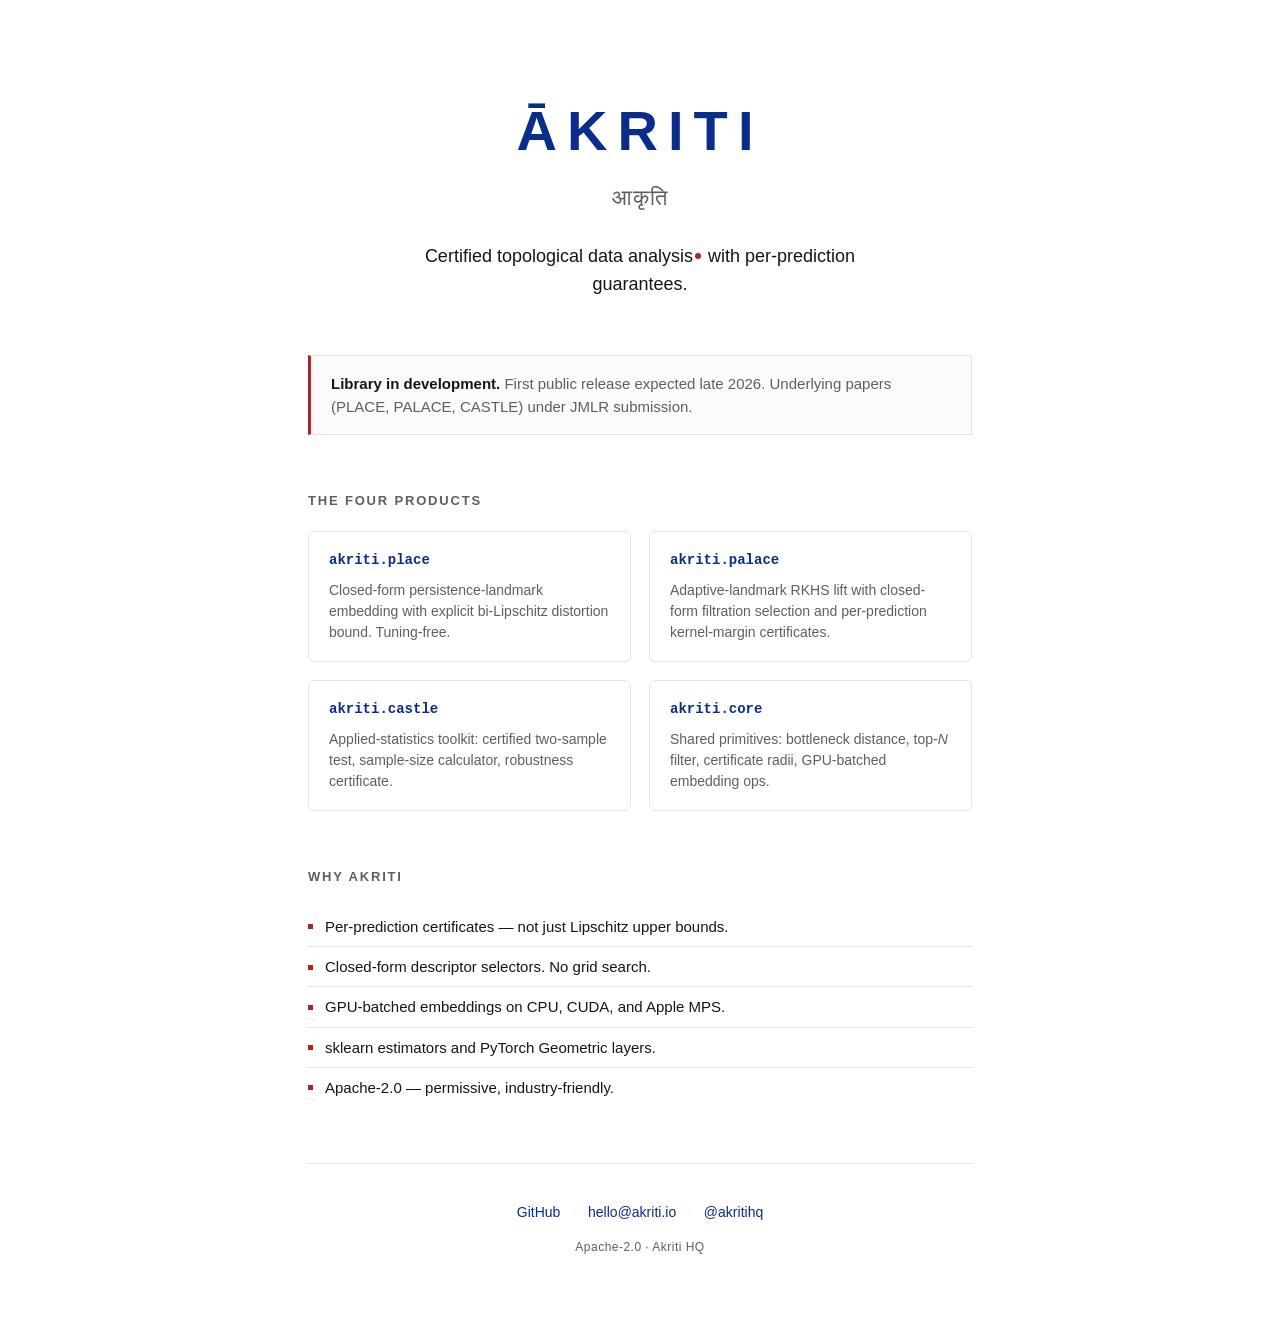
==== docs/index.html @ 41a23b19 "Initial commit" ====
<!doctype html>
<html lang="en">
<head>
  <meta charset="utf-8">
  <meta name="viewport" content="width=device-width, initial-scale=1">
  <title>Ākriti — Certified Topological Data Analysis</title>
  <meta name="description" content="Akriti is an Apache-2.0 Python library for certified topological data analysis: closed-form embeddings, per-prediction certificates, GPU-batched, sklearn and PyTorch Geometric compatible.">
  <link rel="canonical" href="https://akriti.io/">
  <meta name="color-scheme" content="light">
  <style>
    :root {
      --primary: #0a2d8c;
      --primary-soft: #e8edf8;
      --accent: #b22222;
      --ink: #14161a;
      --muted: #5b6068;
      --rule: #e2e4e8;
      --bg: #ffffff;
    }

    * { box-sizing: border-box; }

    html, body {
      margin: 0;
      padding: 0;
      background: var(--bg);
      color: var(--ink);
      font-family: -apple-system, BlinkMacSystemFont, "Segoe UI", "Inter", "Helvetica Neue", Arial, sans-serif;
      font-size: 17px;
      line-height: 1.55;
      -webkit-font-smoothing: antialiased;
    }

    main {
      max-width: 720px;
      margin: 0 auto;
      padding: 88px 28px 72px;
    }

    header {
      text-align: center;
      margin-bottom: 56px;
    }

    .wordmark {
      font-size: 56px;
      font-weight: 700;
      letter-spacing: 0.18em;
      color: var(--primary);
      margin: 0;
    }

    .devanagari {
      font-family: "Noto Sans Devanagari", "Mangal", "Devanagari Sangam MN", sans-serif;
      font-size: 22px;
      color: var(--muted);
      margin-top: 6px;
      letter-spacing: 0.04em;
    }

    .tagline {
      font-size: 18px;
      color: var(--ink);
      margin-top: 28px;
      max-width: 480px;
      margin-left: auto;
      margin-right: auto;
    }

    .accent-dot {
      display: inline-block;
      width: 6px;
      height: 6px;
      border-radius: 50%;
      background: var(--accent);
      vertical-align: middle;
      margin: 0 2px 3px;
    }

    .status {
      border: 1px solid var(--rule);
      border-left: 3px solid var(--accent);
      background: #fafbfc;
      padding: 16px 20px;
      margin: 0 0 56px;
      font-size: 15px;
      color: var(--muted);
    }

    .status strong { color: var(--ink); font-weight: 600; }

    h2 {
      font-size: 13px;
      font-weight: 600;
      letter-spacing: 0.14em;
      text-transform: uppercase;
      color: var(--muted);
      margin: 0 0 20px;
    }

    .grid {
      display: grid;
      grid-template-columns: repeat(2, 1fr);
      gap: 18px;
      margin-bottom: 56px;
    }

    .card {
      border: 1px solid var(--rule);
      padding: 18px 20px;
      border-radius: 6px;
    }

    .card h3 {
      font-family: ui-monospace, "SF Mono", Menlo, Consolas, monospace;
      font-size: 14px;
      font-weight: 600;
      color: var(--primary);
      margin: 0 0 8px;
    }

    .card p {
      font-size: 14px;
      color: var(--muted);
      margin: 0;
      line-height: 1.5;
    }

    .features {
      list-style: none;
      padding: 0;
      margin: 0 0 56px;
      font-size: 15px;
      color: var(--ink);
    }

    .features li {
      padding: 8px 0;
      border-bottom: 1px solid var(--rule);
    }

    .features li:last-child { border-bottom: 0; }

    .features li::before {
      content: "";
      display: inline-block;
      width: 5px;
      height: 5px;
      background: var(--accent);
      margin-right: 12px;
      vertical-align: middle;
      margin-bottom: 2px;
    }

    footer {
      border-top: 1px solid var(--rule);
      padding-top: 24px;
      font-size: 14px;
      color: var(--muted);
      text-align: center;
    }

    footer a {
      color: var(--primary);
      text-decoration: none;
      border-bottom: 1px solid transparent;
      transition: border-color 120ms;
    }

    footer a:hover { border-bottom-color: var(--primary); }

    .dot { color: var(--rule); margin: 0 8px; }

    .meta {
      margin-top: 14px;
      font-size: 12px;
      color: var(--muted);
      letter-spacing: 0.04em;
    }

    @media (max-width: 560px) {
      main { padding: 56px 22px 56px; }
      .wordmark { font-size: 42px; }
      .grid { grid-template-columns: 1fr; }
    }
  </style>
</head>
<body>
  <main>
    <header>
      <h1 class="wordmark">ĀKRITI</h1>
      <div class="devanagari">आकृति</div>
      <p class="tagline">
        Certified topological data analysis<span class="accent-dot"></span>
        with per-prediction guarantees.
      </p>
    </header>

    <div class="status">
      <strong>Library in development.</strong>
      First public release expected late 2026. Underlying papers (PLACE, PALACE, CASTLE) under JMLR submission.
    </div>

    <h2>The four products</h2>
    <div class="grid">
      <div class="card">
        <h3>akriti.place</h3>
        <p>Closed-form persistence-landmark embedding with explicit bi-Lipschitz distortion bound. Tuning-free.</p>
      </div>
      <div class="card">
        <h3>akriti.palace</h3>
        <p>Adaptive-landmark RKHS lift with closed-form filtration selection and per-prediction kernel-margin certificates.</p>
      </div>
      <div class="card">
        <h3>akriti.castle</h3>
        <p>Applied-statistics toolkit: certified two-sample test, sample-size calculator, robustness certificate.</p>
      </div>
      <div class="card">
        <h3>akriti.core</h3>
        <p>Shared primitives: bottleneck distance, top-<em>N</em> filter, certificate radii, GPU-batched embedding ops.</p>
      </div>
    </div>

    <h2>Why Akriti</h2>
    <ul class="features">
      <li>Per-prediction certificates &mdash; not just Lipschitz upper bounds.</li>
      <li>Closed-form descriptor selectors. No grid search.</li>
      <li>GPU-batched embeddings on CPU, CUDA, and Apple MPS.</li>
      <li>sklearn estimators and PyTorch Geometric layers.</li>
      <li>Apache-2.0 &mdash; permissive, industry-friendly.</li>
    </ul>

    <footer>
      <p>
        <a href="https://github.com/akritihq/akriti">GitHub</a>
        <span class="dot">·</span>
        <a href="mailto:hello@akriti.io">hello@akriti.io</a>
        <span class="dot">·</span>
        <a href="https://x.com/akritihq">@akritihq</a>
      </p>
      <p class="meta">Apache-2.0 &middot; Akriti HQ</p>
    </footer>
  </main>
</body>
</html>
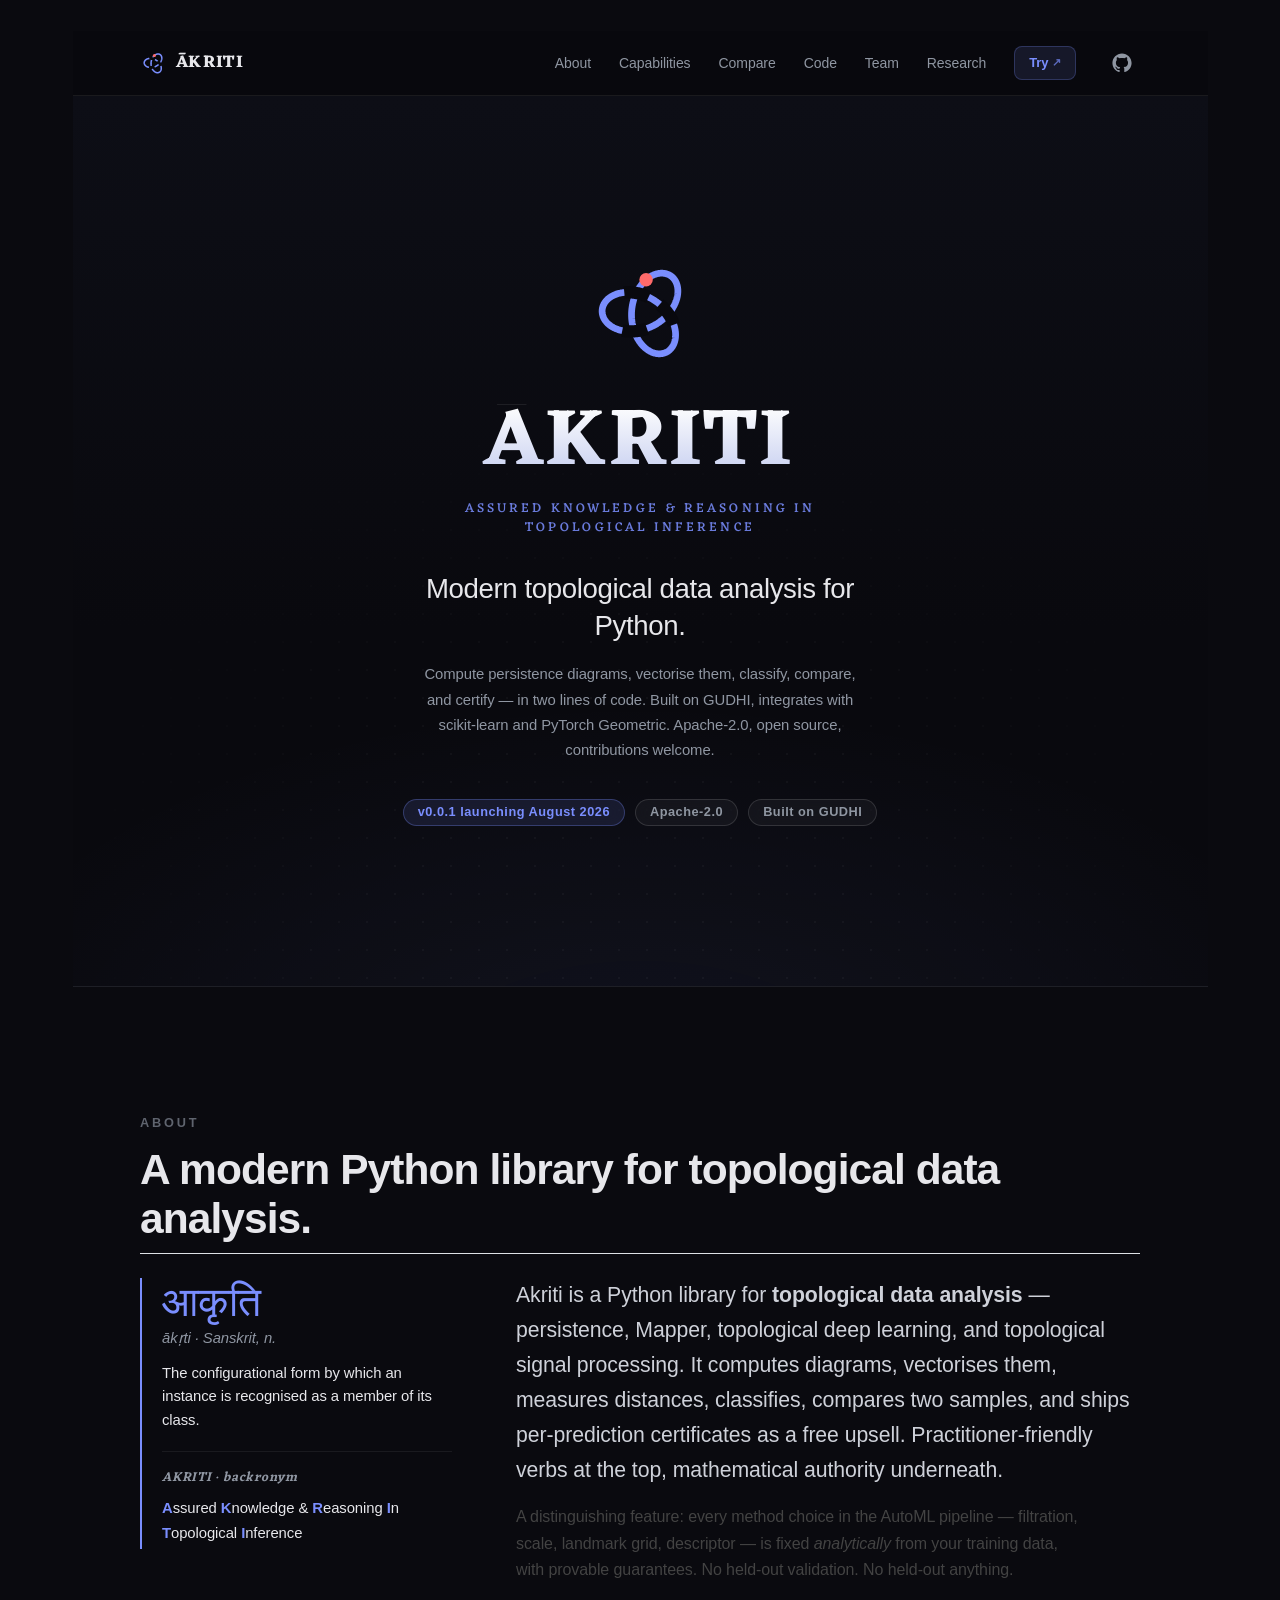
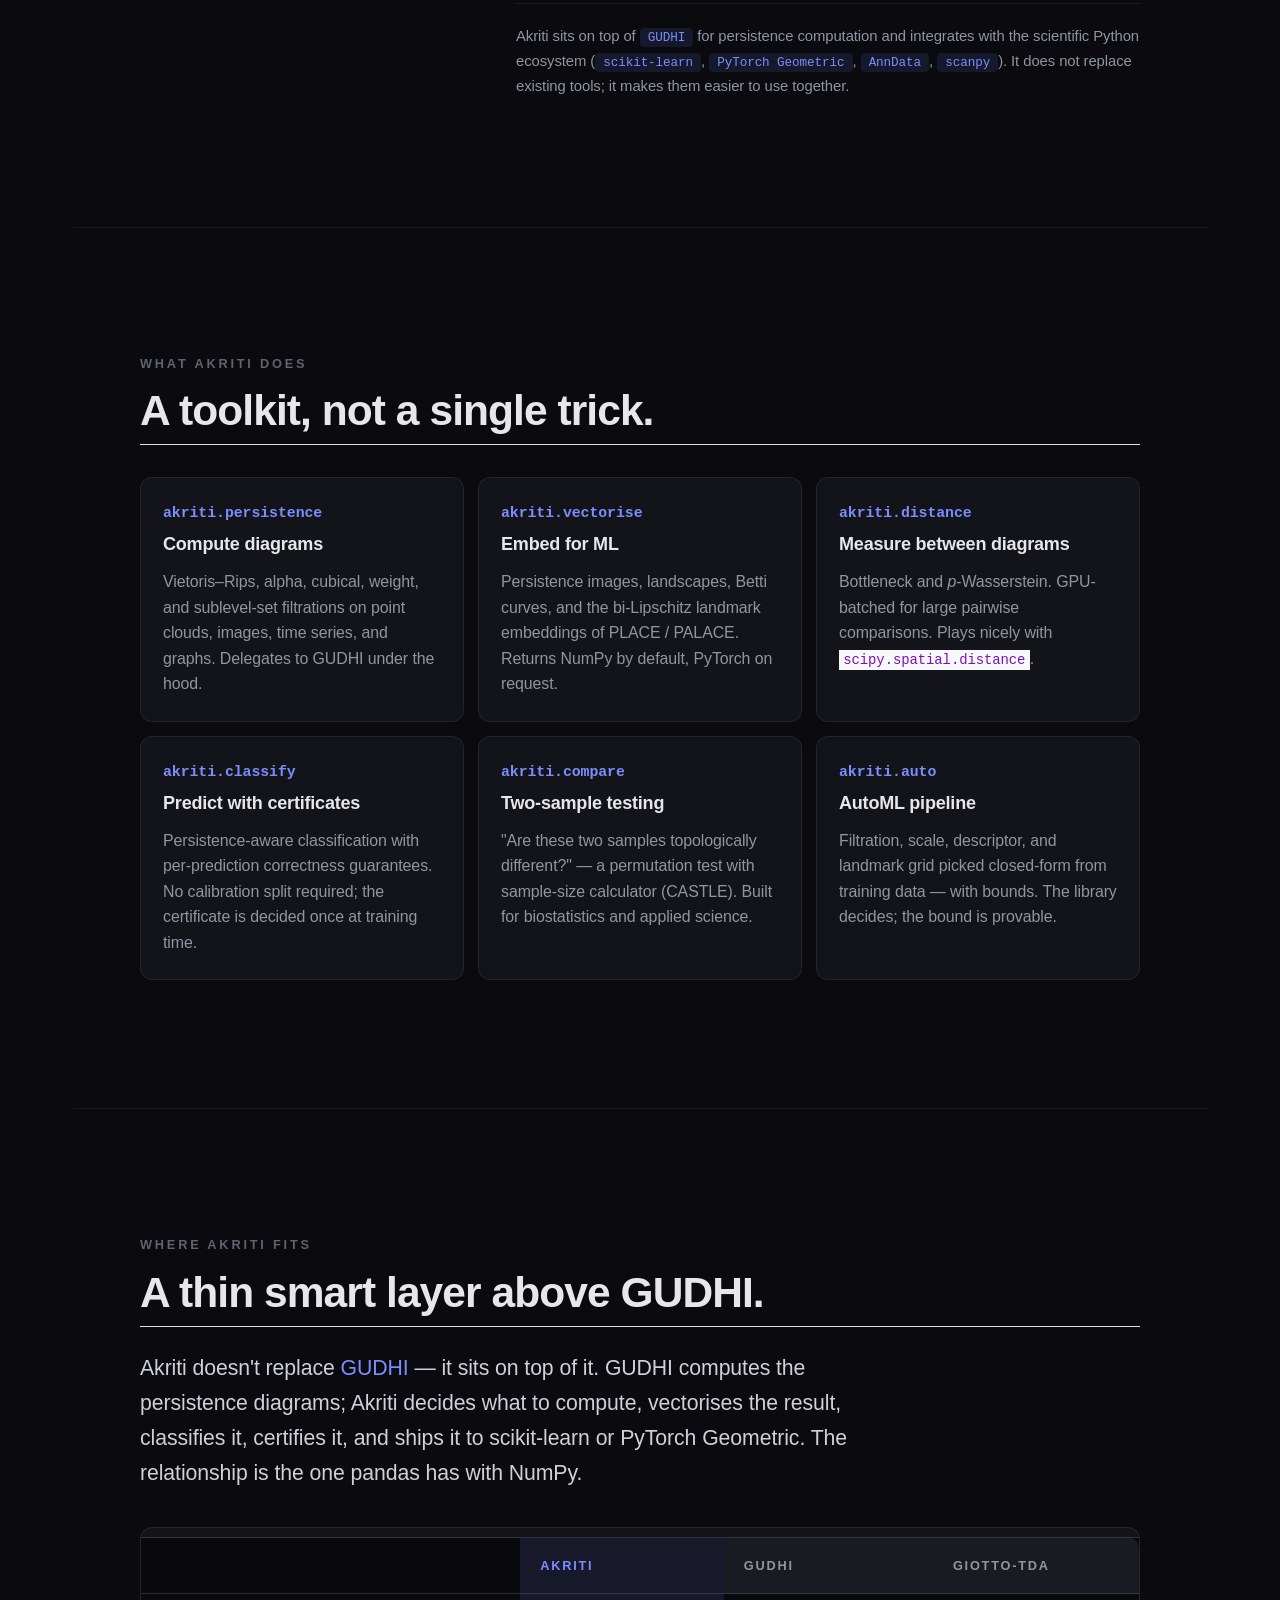
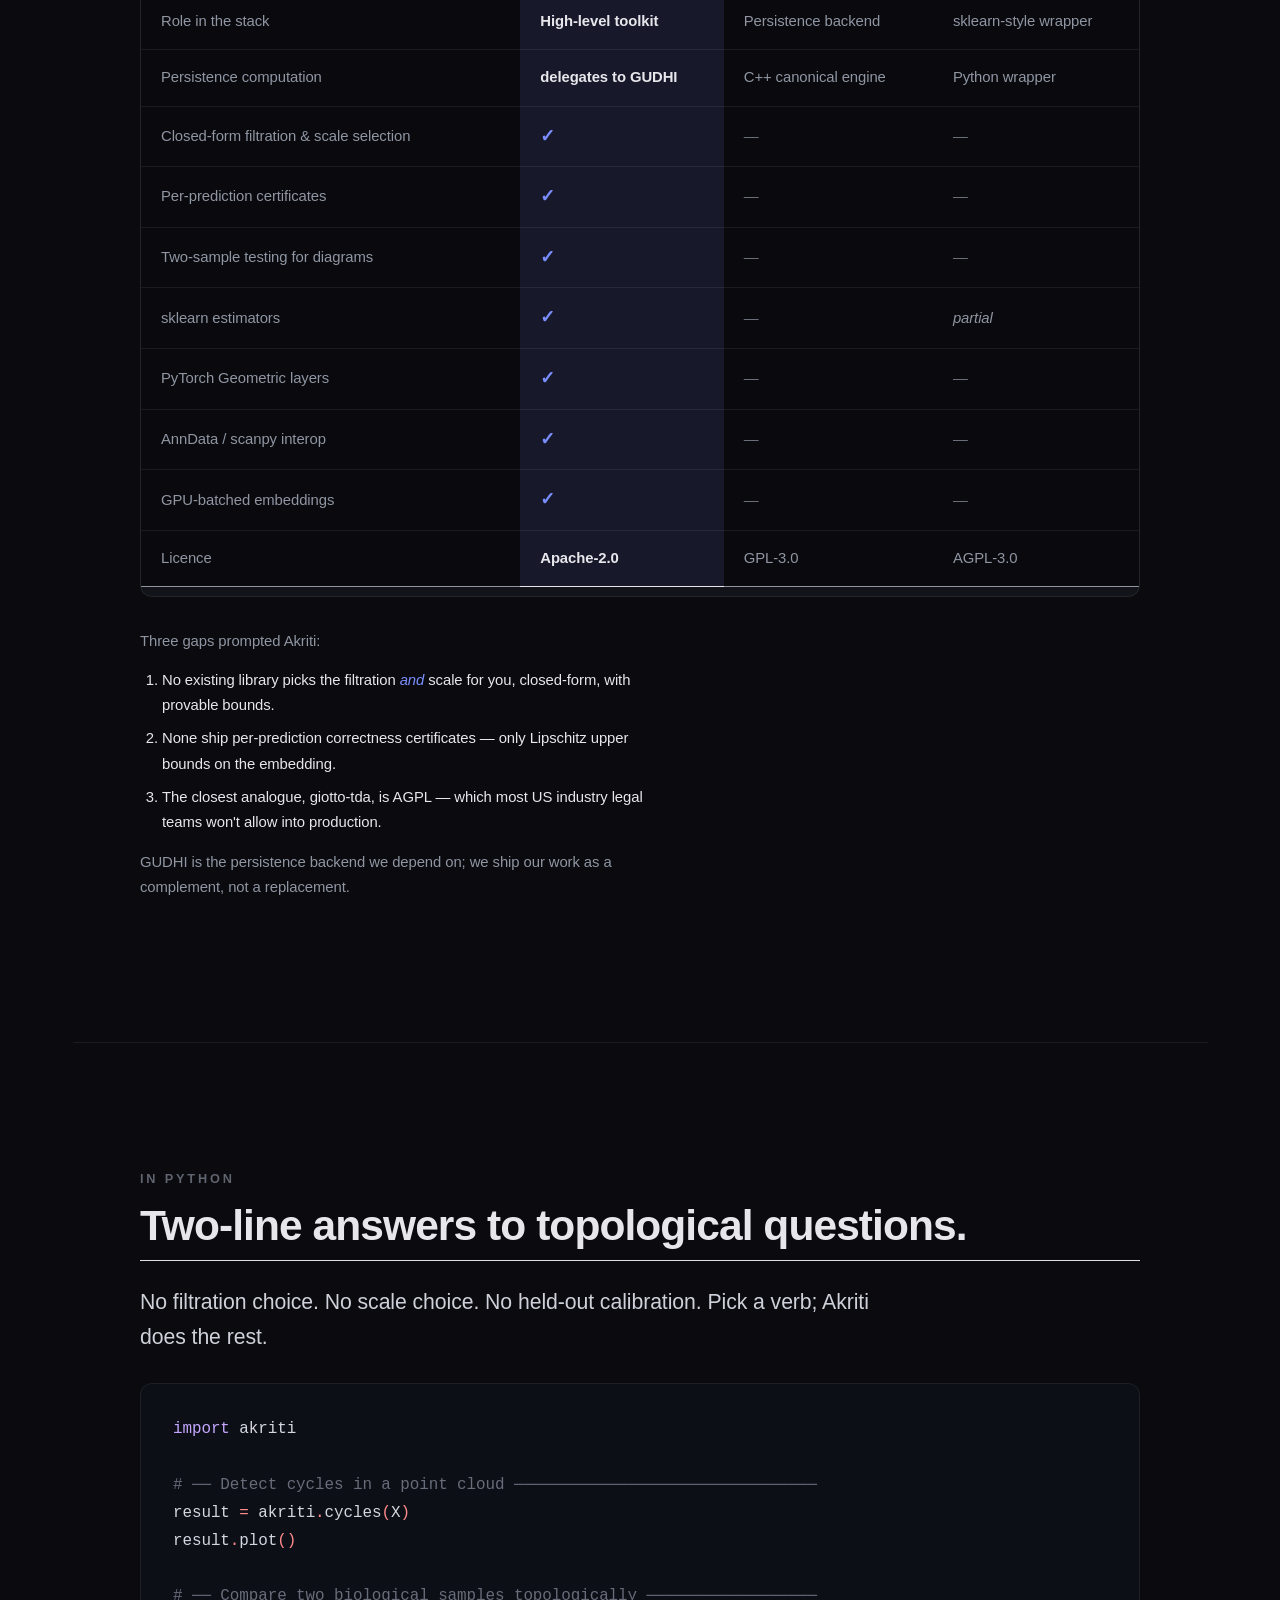
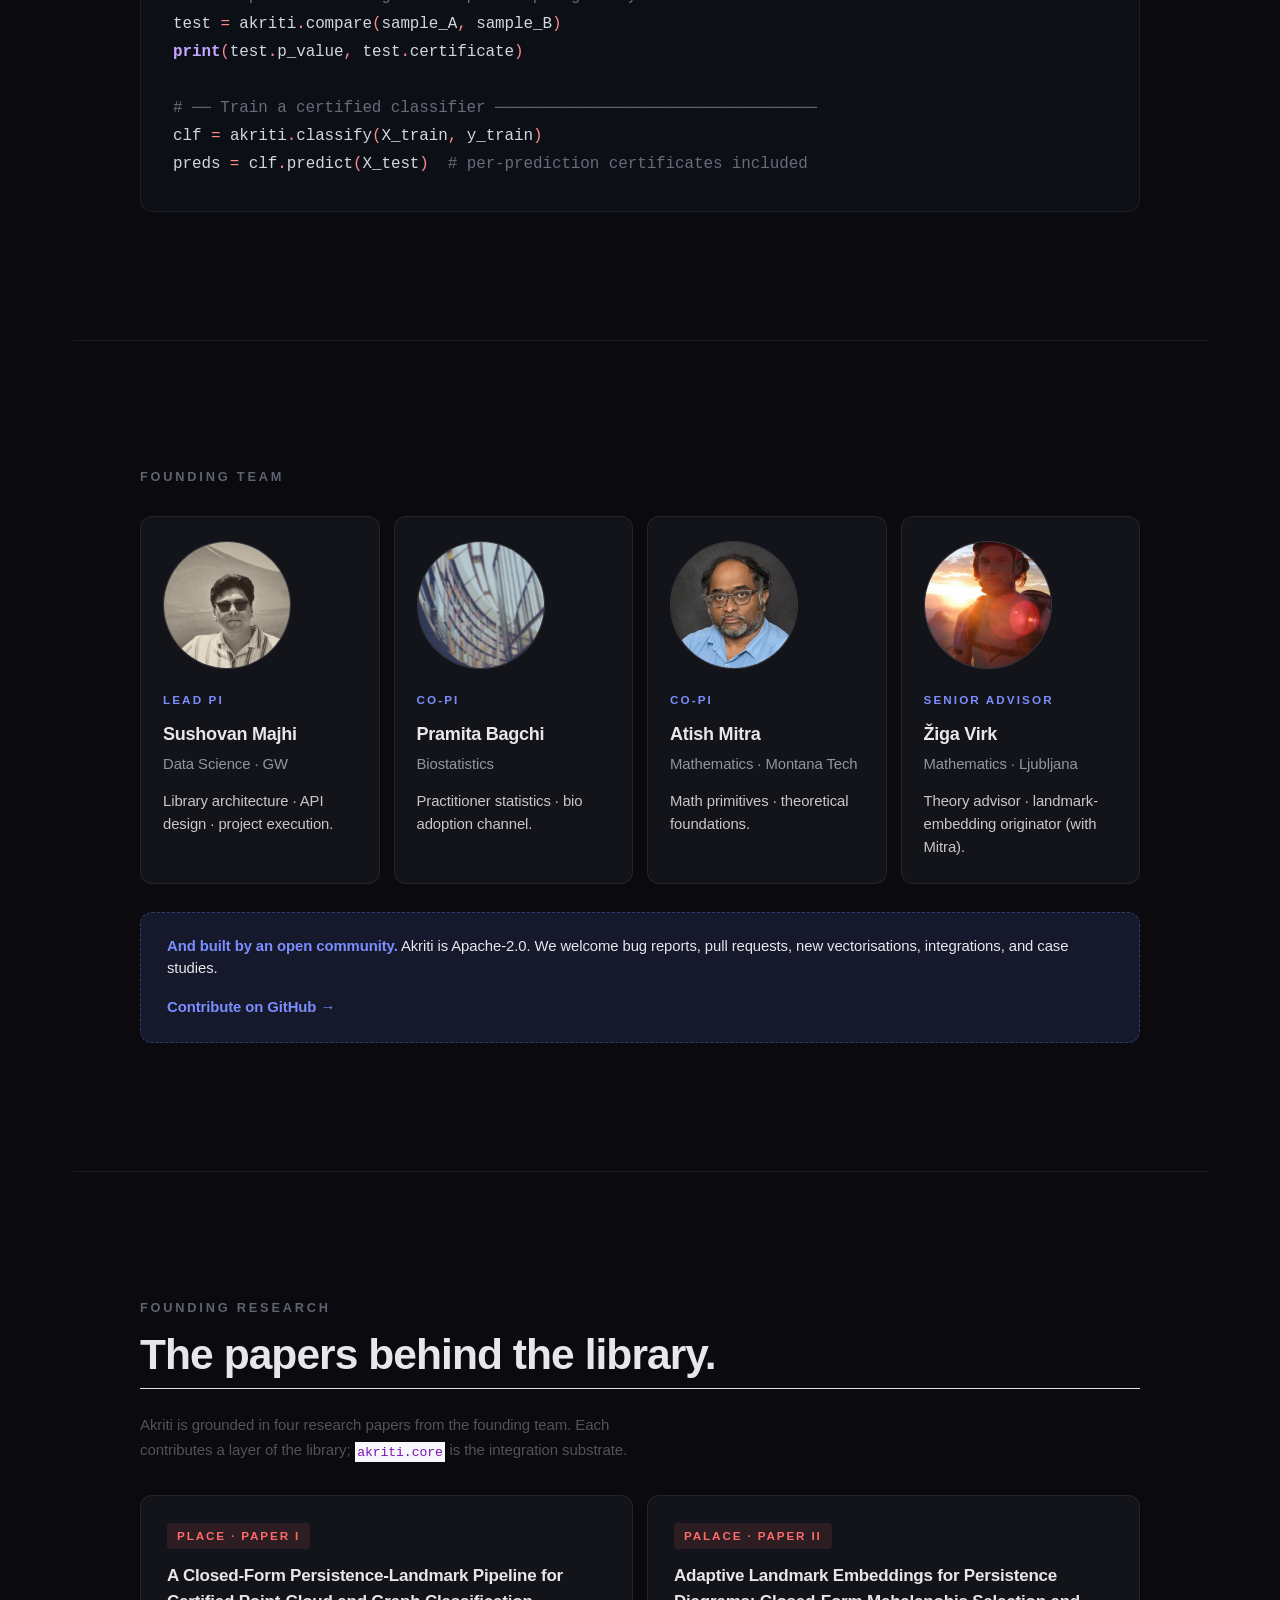
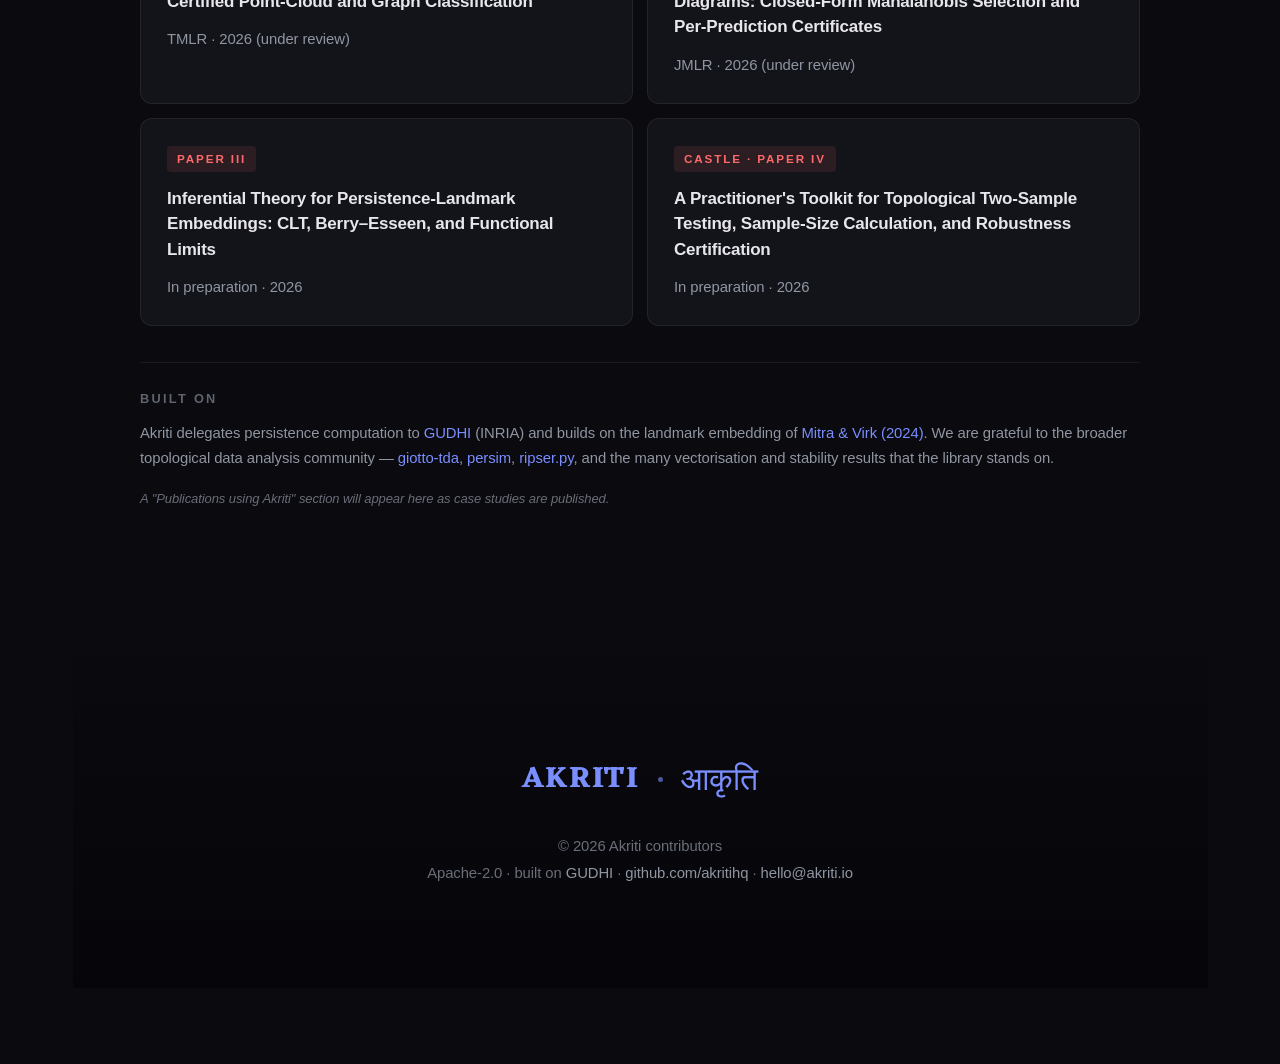
==== commit 161ccdca: "add try link" ====
--- a/docs/index.html
+++ b/docs/index.html
@@ -1,245 +1,430 @@
-<!doctype html>
-<html lang="en">
-<head>
-  <meta charset="utf-8">
-  <meta name="viewport" content="width=device-width, initial-scale=1">
-  <title>Ākriti — Certified Topological Data Analysis</title>
-  <meta name="description" content="Akriti is an Apache-2.0 Python library for certified topological data analysis: closed-form embeddings, per-prediction certificates, GPU-batched, sklearn and PyTorch Geometric compatible.">
-  <link rel="canonical" href="https://akriti.io/">
-  <meta name="color-scheme" content="light">
-  <style>
-    :root {
-      --primary: #0a2d8c;
-      --primary-soft: #e8edf8;
-      --accent: #b22222;
-      --ink: #14161a;
-      --muted: #5b6068;
-      --rule: #e2e4e8;
-      --bg: #ffffff;
-    }
-
-    * { box-sizing: border-box; }
-
-    html, body {
-      margin: 0;
-      padding: 0;
-      background: var(--bg);
-      color: var(--ink);
-      font-family: -apple-system, BlinkMacSystemFont, "Segoe UI", "Inter", "Helvetica Neue", Arial, sans-serif;
-      font-size: 17px;
-      line-height: 1.55;
-      -webkit-font-smoothing: antialiased;
-    }
-
-    main {
-      max-width: 720px;
-      margin: 0 auto;
-      padding: 88px 28px 72px;
-    }
-
-    header {
-      text-align: center;
-      margin-bottom: 56px;
-    }
-
-    .wordmark {
-      font-size: 56px;
-      font-weight: 700;
-      letter-spacing: 0.18em;
-      color: var(--primary);
-      margin: 0;
-    }
-
-    .devanagari {
-      font-family: "Noto Sans Devanagari", "Mangal", "Devanagari Sangam MN", sans-serif;
-      font-size: 22px;
-      color: var(--muted);
-      margin-top: 6px;
-      letter-spacing: 0.04em;
-    }
-
-    .tagline {
-      font-size: 18px;
-      color: var(--ink);
-      margin-top: 28px;
-      max-width: 480px;
-      margin-left: auto;
-      margin-right: auto;
-    }
-
-    .accent-dot {
-      display: inline-block;
-      width: 6px;
-      height: 6px;
-      border-radius: 50%;
-      background: var(--accent);
-      vertical-align: middle;
-      margin: 0 2px 3px;
-    }
-
-    .status {
-      border: 1px solid var(--rule);
-      border-left: 3px solid var(--accent);
-      background: #fafbfc;
-      padding: 16px 20px;
-      margin: 0 0 56px;
-      font-size: 15px;
-      color: var(--muted);
-    }
-
-    .status strong { color: var(--ink); font-weight: 600; }
-
-    h2 {
-      font-size: 13px;
-      font-weight: 600;
-      letter-spacing: 0.14em;
-      text-transform: uppercase;
-      color: var(--muted);
-      margin: 0 0 20px;
-    }
-
-    .grid {
-      display: grid;
-      grid-template-columns: repeat(2, 1fr);
-      gap: 18px;
-      margin-bottom: 56px;
-    }
-
-    .card {
-      border: 1px solid var(--rule);
-      padding: 18px 20px;
-      border-radius: 6px;
-    }
-
-    .card h3 {
-      font-family: ui-monospace, "SF Mono", Menlo, Consolas, monospace;
-      font-size: 14px;
-      font-weight: 600;
-      color: var(--primary);
-      margin: 0 0 8px;
-    }
-
-    .card p {
-      font-size: 14px;
-      color: var(--muted);
-      margin: 0;
-      line-height: 1.5;
-    }
-
-    .features {
-      list-style: none;
-      padding: 0;
-      margin: 0 0 56px;
-      font-size: 15px;
-      color: var(--ink);
-    }
-
-    .features li {
-      padding: 8px 0;
-      border-bottom: 1px solid var(--rule);
-    }
-
-    .features li:last-child { border-bottom: 0; }
-
-    .features li::before {
-      content: "";
-      display: inline-block;
-      width: 5px;
-      height: 5px;
-      background: var(--accent);
-      margin-right: 12px;
-      vertical-align: middle;
-      margin-bottom: 2px;
-    }
-
-    footer {
-      border-top: 1px solid var(--rule);
-      padding-top: 24px;
-      font-size: 14px;
-      color: var(--muted);
-      text-align: center;
-    }
-
-    footer a {
-      color: var(--primary);
-      text-decoration: none;
-      border-bottom: 1px solid transparent;
-      transition: border-color 120ms;
-    }
-
-    footer a:hover { border-bottom-color: var(--primary); }
-
-    .dot { color: var(--rule); margin: 0 8px; }
-
-    .meta {
-      margin-top: 14px;
-      font-size: 12px;
-      color: var(--muted);
-      letter-spacing: 0.04em;
-    }
-
-    @media (max-width: 560px) {
-      main { padding: 56px 22px 56px; }
-      .wordmark { font-size: 42px; }
-      .grid { grid-template-columns: 1fr; }
-    }
-  </style>
+<!DOCTYPE html>
+<html xmlns="http://www.w3.org/1999/xhtml" lang="en" xml:lang="en"><head>
+
+<meta charset="utf-8">
+<meta name="generator" content="quarto-1.7.29">
+
+<meta name="viewport" content="width=device-width, initial-scale=1.0, user-scalable=yes">
+
+<meta name="description" content="Akriti is an open-source Python library for topological data analysis. Compute persistence diagrams, vectorise them, classify, compare, and certify — in two lines of code. Built on GUDHI, integrates with scikit-learn and PyTorch Geometric. Apache-2.0.">
+
+<title>Akriti — Modern topological data analysis for Python – Akriti</title>
+<style>
+code{white-space: pre-wrap;}
+span.smallcaps{font-variant: small-caps;}
+div.columns{display: flex; gap: min(4vw, 1.5em);}
+div.column{flex: auto; overflow-x: auto;}
+div.hanging-indent{margin-left: 1.5em; text-indent: -1.5em;}
+ul.task-list{list-style: none;}
+ul.task-list li input[type="checkbox"] {
+  width: 0.8em;
+  margin: 0 0.8em 0.2em -1em; /* quarto-specific, see https://github.com/quarto-dev/quarto-cli/issues/4556 */ 
+  vertical-align: middle;
+}
+</style>
+
+
+<script src="site_libs/quarto-nav/quarto-nav.js"></script>
+<script src="site_libs/clipboard/clipboard.min.js"></script>
+<script src="site_libs/quarto-search/autocomplete.umd.js"></script>
+<script src="site_libs/quarto-search/fuse.min.js"></script>
+<script src="site_libs/quarto-search/quarto-search.js"></script>
+<meta name="quarto:offset" content="./">
+<link href="./branding/akriti-mark.svg" rel="icon" type="image/svg+xml">
+<script src="site_libs/quarto-html/quarto.js" type="module"></script>
+<script src="site_libs/quarto-html/tabsets/tabsets.js" type="module"></script>
+<script src="site_libs/quarto-html/popper.min.js"></script>
+<script src="site_libs/bootstrap/bootstrap.min.js"></script>
+<link href="site_libs/bootstrap/bootstrap-icons.css" rel="stylesheet">
+<link href="site_libs/bootstrap/bootstrap-ac1b0968592f71d4823e7fd9e4686c5d.min.css" rel="stylesheet" append-hash="true" id="quarto-bootstrap" data-mode="dark">
+<script id="quarto-search-options" type="application/json">{
+  "location": "sidebar",
+  "copy-button": false,
+  "collapse-after": 3,
+  "panel-placement": "start",
+  "type": "textbox",
+  "limit": 50,
+  "keyboard-shortcut": [
+    "f",
+    "/",
+    "s"
+  ],
+  "show-item-context": false,
+  "language": {
+    "search-no-results-text": "No results",
+    "search-matching-documents-text": "matching documents",
+    "search-copy-link-title": "Copy link to search",
+    "search-hide-matches-text": "Hide additional matches",
+    "search-more-match-text": "more match in this document",
+    "search-more-matches-text": "more matches in this document",
+    "search-clear-button-title": "Clear",
+    "search-text-placeholder": "",
+    "search-detached-cancel-button-title": "Cancel",
+    "search-submit-button-title": "Submit",
+    "search-label": "Search"
+  }
+}</script>
+<meta name="color-scheme" content="dark">
+<meta name="theme-color" content="#0a0a0f">
+<link rel="preconnect" href="https://rsms.me/">
+<link rel="stylesheet" href="https://rsms.me/inter/inter.css">
+<link rel="preconnect" href="https://fonts.googleapis.com">
+<link rel="preconnect" href="https://fonts.gstatic.com" crossorigin="">
+<link href="https://fonts.googleapis.com/css2?family=Eczar:wght@500;600;700;800&amp;display=swap" rel="stylesheet">
+<link rel="icon" type="image/svg+xml" href="branding/akriti-mark-dark.svg">
+
+
+<meta property="og:title" content="Akriti — Modern topological data analysis for Python">
+<meta property="og:description" content="Akriti is an open-source Python library for topological data analysis. Compute persistence diagrams, vectorise them, classify, compare, and certify — in two lines of code. Built on GUDHI, integrates with scikit-learn and PyTorch Geometric. Apache-2.0.">
+<meta property="og:image" content="https://akriti.io/branding/akriti-mark-dark.svg">
+<meta property="og:site_name" content="Akriti">
+<meta property="og:image:alt" content="">
+<meta name="twitter:title" content="Akriti — Modern topological data analysis for Python">
+<meta name="twitter:description" content="Akriti is an open-source Python library for topological data analysis. Compute persistence diagrams, vectorise them, classify, compare, and certify — in two lines of code. Built on GUDHI, integrates with scikit-learn and PyTorch Geometric. Apache-2.0.">
+<meta name="twitter:image" content="https://akriti.io/branding/akriti-mark-dark.svg">
+<meta name="twitter:creator" content="@akritihq">
+<meta name="twitter:site" content="@akritihq">
+<meta name="twitter:card" content="summary_large_image">
+<meta name="twitter:image:alt" content="">
 </head>
-<body>
-  <main>
-    <header>
-      <h1 class="wordmark">ĀKRITI</h1>
-      <div class="devanagari">आकृति</div>
-      <p class="tagline">
-        Certified topological data analysis<span class="accent-dot"></span>
-        with per-prediction guarantees.
-      </p>
-    </header>
-
-    <div class="status">
-      <strong>Library in development.</strong>
-      First public release expected late 2026. Underlying papers (PLACE, PALACE, CASTLE) under JMLR submission.
-    </div>
-
-    <h2>The four products</h2>
-    <div class="grid">
-      <div class="card">
-        <h3>akriti.place</h3>
-        <p>Closed-form persistence-landmark embedding with explicit bi-Lipschitz distortion bound. Tuning-free.</p>
-      </div>
-      <div class="card">
-        <h3>akriti.palace</h3>
-        <p>Adaptive-landmark RKHS lift with closed-form filtration selection and per-prediction kernel-margin certificates.</p>
-      </div>
-      <div class="card">
-        <h3>akriti.castle</h3>
-        <p>Applied-statistics toolkit: certified two-sample test, sample-size calculator, robustness certificate.</p>
-      </div>
-      <div class="card">
-        <h3>akriti.core</h3>
-        <p>Shared primitives: bottleneck distance, top-<em>N</em> filter, certificate radii, GPU-batched embedding ops.</p>
-      </div>
-    </div>
-
-    <h2>Why Akriti</h2>
-    <ul class="features">
-      <li>Per-prediction certificates &mdash; not just Lipschitz upper bounds.</li>
-      <li>Closed-form descriptor selectors. No grid search.</li>
-      <li>GPU-batched embeddings on CPU, CUDA, and Apple MPS.</li>
-      <li>sklearn estimators and PyTorch Geometric layers.</li>
-      <li>Apache-2.0 &mdash; permissive, industry-friendly.</li>
+
+<body class="quarto-light">
+
+<div id="quarto-search-results"></div>
+<!-- content -->
+<div id="quarto-content" class="quarto-container page-columns page-rows-contents page-layout-full">
+<!-- sidebar -->
+<!-- margin-sidebar -->
+    
+<!-- main -->
+<main class="content column-page" id="quarto-document-content"><header id="title-block-header" class="quarto-title-block"></header>
+
+
+
+
+<nav class="akriti-nav" aria-label="Primary">
+  <div class="nav-inner">
+    <a href="#top" class="nav-brand" aria-label="Akriti — home">
+      <img src="branding/akriti-mark-dark.svg" alt="" class="nav-mark">
+      <span class="nav-wordmark">ĀKRITI</span>
+    </a>
+    <ul class="nav-links">
+      <li><a href="#about">About</a></li>
+      <li><a href="#capabilities">Capabilities</a></li>
+      <li><a href="#compare">Compare</a></li>
+      <li><a href="#code">Code</a></li>
+      <li><a href="#team">Team</a></li>
+      <li><a href="#research">Research</a></li>
     </ul>
-
-    <footer>
-      <p>
-        <a href="https://github.com/akritihq/akriti">GitHub</a>
-        <span class="dot">·</span>
-        <a href="mailto:hello@akriti.io">hello@akriti.io</a>
-        <span class="dot">·</span>
-        <a href="https://x.com/akritihq">@akritihq</a>
-      </p>
-      <p class="meta">Apache-2.0 &middot; Akriti HQ</p>
-    </footer>
-  </main>
-</body>
-</html>
+    <a href="https://huggingface.co/spaces/akritihq/try" class="nav-try" target="_blank" rel="noopener">
+      Try&nbsp;<span aria-hidden="true">↗</span>
+    </a>
+    <a href="https://github.com/akritihq" class="nav-github" aria-label="Akriti on GitHub" target="_blank" rel="noopener">
+      <svg viewbox="0 0 24 24" width="20" height="20" fill="currentColor" aria-hidden="true">
+        <path d="M12 .5C5.65.5.5 5.65.5 12c0 5.08 3.29 9.39 7.86 10.92.58.11.79-.25.79-.56 0-.28-.01-1.01-.02-1.99-3.2.69-3.87-1.54-3.87-1.54-.52-1.33-1.27-1.69-1.27-1.69-1.04-.71.08-.7.08-.7 1.15.08 1.76 1.18 1.76 1.18 1.02 1.75 2.69 1.25 3.34.96.1-.74.4-1.25.73-1.54-2.55-.29-5.24-1.28-5.24-5.69 0-1.26.45-2.29 1.18-3.1-.12-.29-.51-1.46.11-3.05 0 0 .96-.31 3.15 1.18.91-.25 1.89-.38 2.86-.39.97.01 1.95.14 2.86.39 2.18-1.49 3.14-1.18 3.14-1.18.62 1.59.23 2.76.11 3.05.74.81 1.18 1.84 1.18 3.1 0 4.42-2.69 5.39-5.26 5.68.41.36.78 1.06.78 2.14 0 1.55-.01 2.8-.01 3.18 0 .31.21.68.8.56C20.21 21.39 23.5 17.08 23.5 12 23.5 5.65 18.35.5 12 .5z"></path>
+      </svg>
+    </a>
+  </div>
+</nav>
+
+<a id="top"></a>
+<section class="hero">
+  <img src="branding/akriti-mark-dark.svg" alt="Akriti" class="mark">
+  <h1 class="wordmark">ĀKRITI</h1>
+  <p class="backronym-tagline">Assured Knowledge &amp; Reasoning In Topological Inference</p>
+  <p class="tagline">Modern topological data analysis for Python.</p>
+  <p class="sublede">Compute persistence diagrams, vectorise them, classify, compare, and certify — in two lines of code. Built on GUDHI, integrates with scikit-learn and PyTorch Geometric. Apache-2.0, open source, contributions welcome.</p>
+  <div class="badges">
+    <span class="badge primary">v0.0.1 launching August 2026</span>
+    <span class="badge">Apache-2.0</span>
+    <span class="badge">Built on GUDHI</span>
+  </div>
+</section>
+<section class="akriti-section" id="about">
+  <div class="akriti-container">
+    <h3 class="section-heading">About</h3>
+    <h2 class="section-title">A modern Python library for topological data analysis.</h2>
+    <div class="about-grid">
+      <div class="etymology">
+        <div class="devanagari">आकृति</div>
+        <div class="translit">ākṛti · Sanskrit, n.</div>
+        <div class="gloss">The configurational form by which an instance is recognised as a member of its class.</div>
+        <div class="backronym">
+          <div class="backronym-label">AKRITI · backronym</div>
+          <div class="backronym-expansion">
+            <strong>A</strong>ssured <strong>K</strong>nowledge &amp;
+            <strong>R</strong>easoning <strong>I</strong>n
+            <strong>T</strong>opological <strong>I</strong>nference
+          </div>
+        </div>
+      </div>
+      <div>
+        <p class="lede">Akriti is a Python library for <strong>topological data analysis</strong> — persistence, Mapper, topological deep learning, and topological signal processing. It computes diagrams, vectorises them, measures distances, classifies, compares two samples, and ships per-prediction certificates as a free upsell. Practitioner-friendly verbs at the top, mathematical authority underneath.</p>
+        <p class="lede" style="font-size:16px;color:#444;">A distinguishing feature: every method choice in the AutoML pipeline — filtration, scale, landmark grid, descriptor — is fixed <em>analytically</em> from your training data, with provable guarantees. No held-out validation. No held-out anything.</p>
+        <div class="ecosystem-line">
+          Akriti sits on top of <code>GUDHI</code> for persistence computation and integrates with the scientific Python ecosystem (<code>scikit-learn</code>, <code>PyTorch Geometric</code>, <code>AnnData</code>, <code>scanpy</code>). It does not replace existing tools; it makes them easier to use together.
+        </div>
+      </div>
+    </div>
+  </div>
+</section>
+<section class="akriti-section" id="capabilities">
+  <div class="akriti-container">
+    <h3 class="section-heading">What Akriti does</h3>
+    <h2 class="section-title">A toolkit, not a single trick.</h2>
+    <div class="cap-grid">
+      <div class="cap-card">
+        <div class="cap-name">akriti.persistence</div>
+        <div class="cap-title">Compute diagrams</div>
+        <div class="cap-body">Vietoris–Rips, alpha, cubical, weight, and sublevel-set filtrations on point clouds, images, time series, and graphs. Delegates to GUDHI under the hood.</div>
+      </div>
+      <div class="cap-card">
+        <div class="cap-name">akriti.vectorise</div>
+        <div class="cap-title">Embed for ML</div>
+        <div class="cap-body">Persistence images, landscapes, Betti curves, and the bi-Lipschitz landmark embeddings of PLACE / PALACE. Returns NumPy by default, PyTorch on request.</div>
+      </div>
+      <div class="cap-card">
+        <div class="cap-name">akriti.distance</div>
+        <div class="cap-title">Measure between diagrams</div>
+        <div class="cap-body">Bottleneck and <em>p</em>-Wasserstein. GPU-batched for large pairwise comparisons. Plays nicely with <code>scipy.spatial.distance</code>.</div>
+      </div>
+      <div class="cap-card">
+        <div class="cap-name">akriti.classify</div>
+        <div class="cap-title">Predict with certificates</div>
+        <div class="cap-body">Persistence-aware classification with per-prediction correctness guarantees. No calibration split required; the certificate is decided once at training time.</div>
+      </div>
+      <div class="cap-card">
+        <div class="cap-name">akriti.compare</div>
+        <div class="cap-title">Two-sample testing</div>
+        <div class="cap-body">"Are these two samples topologically different?" — a permutation test with sample-size calculator (CASTLE). Built for biostatistics and applied science.</div>
+      </div>
+      <div class="cap-card">
+        <div class="cap-name">akriti.auto</div>
+        <div class="cap-title">AutoML pipeline</div>
+        <div class="cap-body">Filtration, scale, descriptor, and landmark grid picked closed-form from training data — with bounds. The library decides; the bound is provable.</div>
+      </div>
+    </div>
+  </div>
+</section>
+<section class="akriti-section" id="compare">
+  <div class="akriti-container">
+    <h3 class="section-heading">Where Akriti fits</h3>
+    <h2 class="section-title">A thin smart layer above GUDHI.</h2>
+    <p class="lede">Akriti doesn't replace <a href="https://gudhi.inria.fr/">GUDHI</a> — it sits on top of it. GUDHI computes the persistence diagrams; Akriti decides what to compute, vectorises the result, classifies it, certifies it, and ships it to scikit-learn or PyTorch Geometric. The relationship is the one pandas has with NumPy.</p>
+
+    <div class="compare-table-wrap">
+      
+<table class="compare-table caption-top table" data-quarto-postprocess="true">
+<thead>
+<tr class="header">
+<th class="row-label" data-quarto-table-cell-role="th" scope="col"></th>
+<th class="us" data-quarto-table-cell-role="th" scope="col">Akriti</th>
+<th data-quarto-table-cell-role="th" scope="col">GUDHI</th>
+<th data-quarto-table-cell-role="th" scope="col">giotto-tda</th>
+</tr>
+</thead>
+<tbody>
+<tr class="odd">
+<td class="row-label" data-quarto-table-cell-role="th" scope="row">Role in the stack</td>
+<td class="us">High-level toolkit</td>
+<td>Persistence backend</td>
+<td>sklearn-style wrapper</td>
+</tr>
+<tr class="even">
+<td class="row-label" data-quarto-table-cell-role="th" scope="row">Persistence computation</td>
+<td class="us">delegates to GUDHI</td>
+<td>C++ canonical engine</td>
+<td>Python wrapper</td>
+</tr>
+<tr class="odd">
+<td class="row-label" data-quarto-table-cell-role="th" scope="row">Closed-form filtration &amp; scale selection</td>
+<td class="us yes" aria-label="yes">✓</td>
+<td class="no" aria-label="no">—</td>
+<td class="no" aria-label="no">—</td>
+</tr>
+<tr class="even">
+<td class="row-label" data-quarto-table-cell-role="th" scope="row">Per-prediction certificates</td>
+<td class="us yes" aria-label="yes">✓</td>
+<td class="no" aria-label="no">—</td>
+<td class="no" aria-label="no">—</td>
+</tr>
+<tr class="odd">
+<td class="row-label" data-quarto-table-cell-role="th" scope="row">Two-sample testing for diagrams</td>
+<td class="us yes" aria-label="yes">✓</td>
+<td class="no" aria-label="no">—</td>
+<td class="no" aria-label="no">—</td>
+</tr>
+<tr class="even">
+<td class="row-label" data-quarto-table-cell-role="th" scope="row">sklearn estimators</td>
+<td class="us yes" aria-label="yes">✓</td>
+<td class="no" aria-label="no">—</td>
+<td class="partial">partial</td>
+</tr>
+<tr class="odd">
+<td class="row-label" data-quarto-table-cell-role="th" scope="row">PyTorch Geometric layers</td>
+<td class="us yes" aria-label="yes">✓</td>
+<td class="no" aria-label="no">—</td>
+<td class="no" aria-label="no">—</td>
+</tr>
+<tr class="even">
+<td class="row-label" data-quarto-table-cell-role="th" scope="row">AnnData / scanpy interop</td>
+<td class="us yes" aria-label="yes">✓</td>
+<td class="no" aria-label="no">—</td>
+<td class="no" aria-label="no">—</td>
+</tr>
+<tr class="odd">
+<td class="row-label" data-quarto-table-cell-role="th" scope="row">GPU-batched embeddings</td>
+<td class="us yes" aria-label="yes">✓</td>
+<td class="no" aria-label="no">—</td>
+<td class="no" aria-label="no">—</td>
+</tr>
+<tr class="even">
+<td class="row-label" data-quarto-table-cell-role="th" scope="row">Licence</td>
+<td class="us">Apache-2.0</td>
+<td>GPL-3.0</td>
+<td>AGPL-3.0</td>
+</tr>
+</tbody>
+</table>
+
+    </div>
+
+    <div class="compare-closing">
+      <p>Three gaps prompted Akriti:</p>
+      <ol>
+        <li>No existing library picks the filtration <em>and</em> scale for you, closed-form, with provable bounds.</li>
+        <li>None ship per-prediction correctness certificates — only Lipschitz upper bounds on the embedding.</li>
+        <li>The closest analogue, giotto-tda, is AGPL — which most US industry legal teams won't allow into production.</li>
+      </ol>
+      <p>GUDHI is the persistence backend we depend on; we ship our work as a complement, not a replacement.</p>
+    </div>
+  </div>
+</section>
+<section class="akriti-section" id="code">
+  <div class="akriti-container">
+    <h3 class="section-heading">In Python</h3>
+    <h2 class="section-title">Two-line answers to topological questions.</h2>
+    <p class="lede">No filtration choice. No scale choice. No held-out calibration. Pick a verb; Akriti does the rest.</p>
+    <pre class="code-block"><span class="k">import</span> <span class="n">akriti</span>
+
+<span class="c"># ── Detect cycles in a point cloud ────────────────────────────────</span>
+<span class="n">result</span> <span class="o">=</span> <span class="n">akriti</span><span class="o">.</span><span class="n">cycles</span><span class="o">(</span><span class="n">X</span><span class="o">)</span>
+<span class="n">result</span><span class="o">.</span><span class="n">plot</span><span class="o">()</span>
+
+<span class="c"># ── Compare two biological samples topologically ──────────────────</span>
+<span class="n">test</span> <span class="o">=</span> <span class="n">akriti</span><span class="o">.</span><span class="n">compare</span><span class="o">(</span><span class="n">sample_A</span><span class="o">,</span> <span class="n">sample_B</span><span class="o">)</span>
+<span class="b">print</span><span class="o">(</span><span class="n">test</span><span class="o">.</span><span class="n">p_value</span><span class="o">,</span> <span class="n">test</span><span class="o">.</span><span class="n">certificate</span><span class="o">)</span>
+
+<span class="c"># ── Train a certified classifier ──────────────────────────────────</span>
+<span class="n">clf</span> <span class="o">=</span> <span class="n">akriti</span><span class="o">.</span><span class="n">classify</span><span class="o">(</span><span class="n">X_train</span><span class="o">,</span> <span class="n">y_train</span><span class="o">)</span>
+<span class="n">preds</span> <span class="o">=</span> <span class="n">clf</span><span class="o">.</span><span class="n">predict</span><span class="o">(</span><span class="n">X_test</span><span class="o">)</span>  <span class="c"># per-prediction certificates included</span></pre>
+  </div>
+</section>
+<section class="akriti-section" id="team">
+  <div class="akriti-container">
+    <h3 class="section-heading">Founding team</h3>
+    <div class="team-grid">
+      <div class="team-card">
+        <div class="avatar">
+          <img src="branding/team/sushovan-majhi.jpg" alt="Portrait of Sushovan Majhi" loading="lazy" onerror="this.remove()">
+          <span class="initials" aria-hidden="true">SM</span>
+        </div>
+        <div class="role">Lead PI</div>
+        <div class="name">Sushovan Majhi</div>
+        <div class="affil">Data Science · GW</div>
+        <div class="owns">Library architecture · API design · project execution.</div>
+      </div>
+      <div class="team-card">
+        <div class="avatar">
+          <img src="branding/team/pramita-bagchi.jpg" alt="Portrait of Pramita Bagchi" loading="lazy" onerror="this.remove()">
+          <span class="initials" aria-hidden="true">PB</span>
+        </div>
+        <div class="role">Co-PI</div>
+        <div class="name">Pramita Bagchi</div>
+        <div class="affil">Biostatistics</div>
+        <div class="owns">Practitioner statistics · bio adoption channel.</div>
+      </div>
+      <div class="team-card">
+        <div class="avatar">
+          <img src="branding/team/atish-mitra.jpg" alt="Portrait of Atish Mitra" loading="lazy" onerror="this.remove()">
+          <span class="initials" aria-hidden="true">AM</span>
+        </div>
+        <div class="role">Co-PI</div>
+        <div class="name">Atish Mitra</div>
+        <div class="affil">Mathematics · Montana Tech</div>
+        <div class="owns">Math primitives · theoretical foundations.</div>
+      </div>
+      <div class="team-card">
+        <div class="avatar">
+          <img src="branding/team/ziga-virk.jpg" alt="Portrait of Žiga Virk" loading="lazy" onerror="this.remove()">
+          <span class="initials" aria-hidden="true">ŽV</span>
+        </div>
+        <div class="role">Senior advisor</div>
+        <div class="name">Žiga Virk</div>
+        <div class="affil">Mathematics · Ljubljana</div>
+        <div class="owns">Theory advisor · landmark-embedding originator (with Mitra).</div>
+      </div>
+    </div>
+    <div class="community-banner">
+      <div class="text"><strong>And built by an open community.</strong> Akriti is Apache-2.0. We welcome bug reports, pull requests, new vectorisations, integrations, and case studies.</div>
+      <a href="https://github.com/akritihq">Contribute on GitHub →</a>
+    </div>
+  </div>
+</section>
+<section class="akriti-section" id="research">
+  <div class="akriti-container">
+    <h3 class="section-heading">Founding research</h3>
+    <h2 class="section-title">The papers behind the library.</h2>
+    <p class="lede" style="font-size:15px;color:#555;">Akriti is grounded in four research papers from the founding team. Each contributes a layer of the library; <code>akriti.core</code> is the integration substrate.</p>
+    <div class="papers-grid">
+      <div class="paper-card">
+        <div class="tag">PLACE · Paper I</div>
+        <div class="title">A Closed-Form Persistence-Landmark Pipeline for Certified Point-Cloud and Graph Classification</div>
+        <div class="meta">TMLR · 2026 (under review)</div>
+      </div>
+      <div class="paper-card">
+        <div class="tag">PALACE · Paper II</div>
+        <div class="title">Adaptive Landmark Embeddings for Persistence Diagrams: Closed-Form Mahalanobis Selection and Per-Prediction Certificates</div>
+        <div class="meta">JMLR · 2026 (under review)</div>
+      </div>
+      <div class="paper-card">
+        <div class="tag">Paper III</div>
+        <div class="title">Inferential Theory for Persistence-Landmark Embeddings: CLT, Berry–Esseen, and Functional Limits</div>
+        <div class="meta">In preparation · 2026</div>
+      </div>
+      <div class="paper-card">
+        <div class="tag">CASTLE · Paper IV</div>
+        <div class="title">A Practitioner's Toolkit for Topological Two-Sample Testing, Sample-Size Calculation, and Robustness Certification</div>
+        <div class="meta">In preparation · 2026</div>
+      </div>
+    </div>
+    <div class="built-on">
+      <h4>Built on</h4>
+      <p>Akriti delegates persistence computation to <a href="https://gudhi.inria.fr/">GUDHI</a> (INRIA) and builds on the landmark embedding of <a href="https://arxiv.org/abs/2402.04860">Mitra &amp; Virk (2024)</a>. We are grateful to the broader topological data analysis community — <a href="https://giotto-ai.github.io/gtda-docs/">giotto-tda</a>, <a href="https://persim.scikit-tda.org/">persim</a>, <a href="https://ripser.scikit-tda.org/">ripser.py</a>, and the many vectorisation and stability results that the library stands on.</p>
+      <p style="margin-top:12px;color:#666;font-size:13px;"><em>A "Publications using Akriti" section will appear here as case studies are published.</em></p>
+    </div>
+  </div>
+</section>
+<footer class="akriti-footer">
+  <div class="akriti-container">
+    <div class="seal">
+      <span class="latin">AKRITI</span>
+      <span class="dot"></span>
+      <span class="deva">आकृति</span>
+    </div>
+    <div class="footer-meta">
+      <span class="row">© 2026 Akriti contributors</span>
+      <span class="row">Apache-2.0 · built on <a href="https://gudhi.inria.fr/">GUDHI</a> · <a href="https://github.com/akritihq">github.com/akritihq</a> · <a href="mailto:hello@akriti.io">hello@akriti.io</a></span>
+    </div>
+  </div>
+</footer>
+
+
+
+</main> <!-- /main -->
+</div> <!-- /content -->
+
+
+
+
+</body></html>
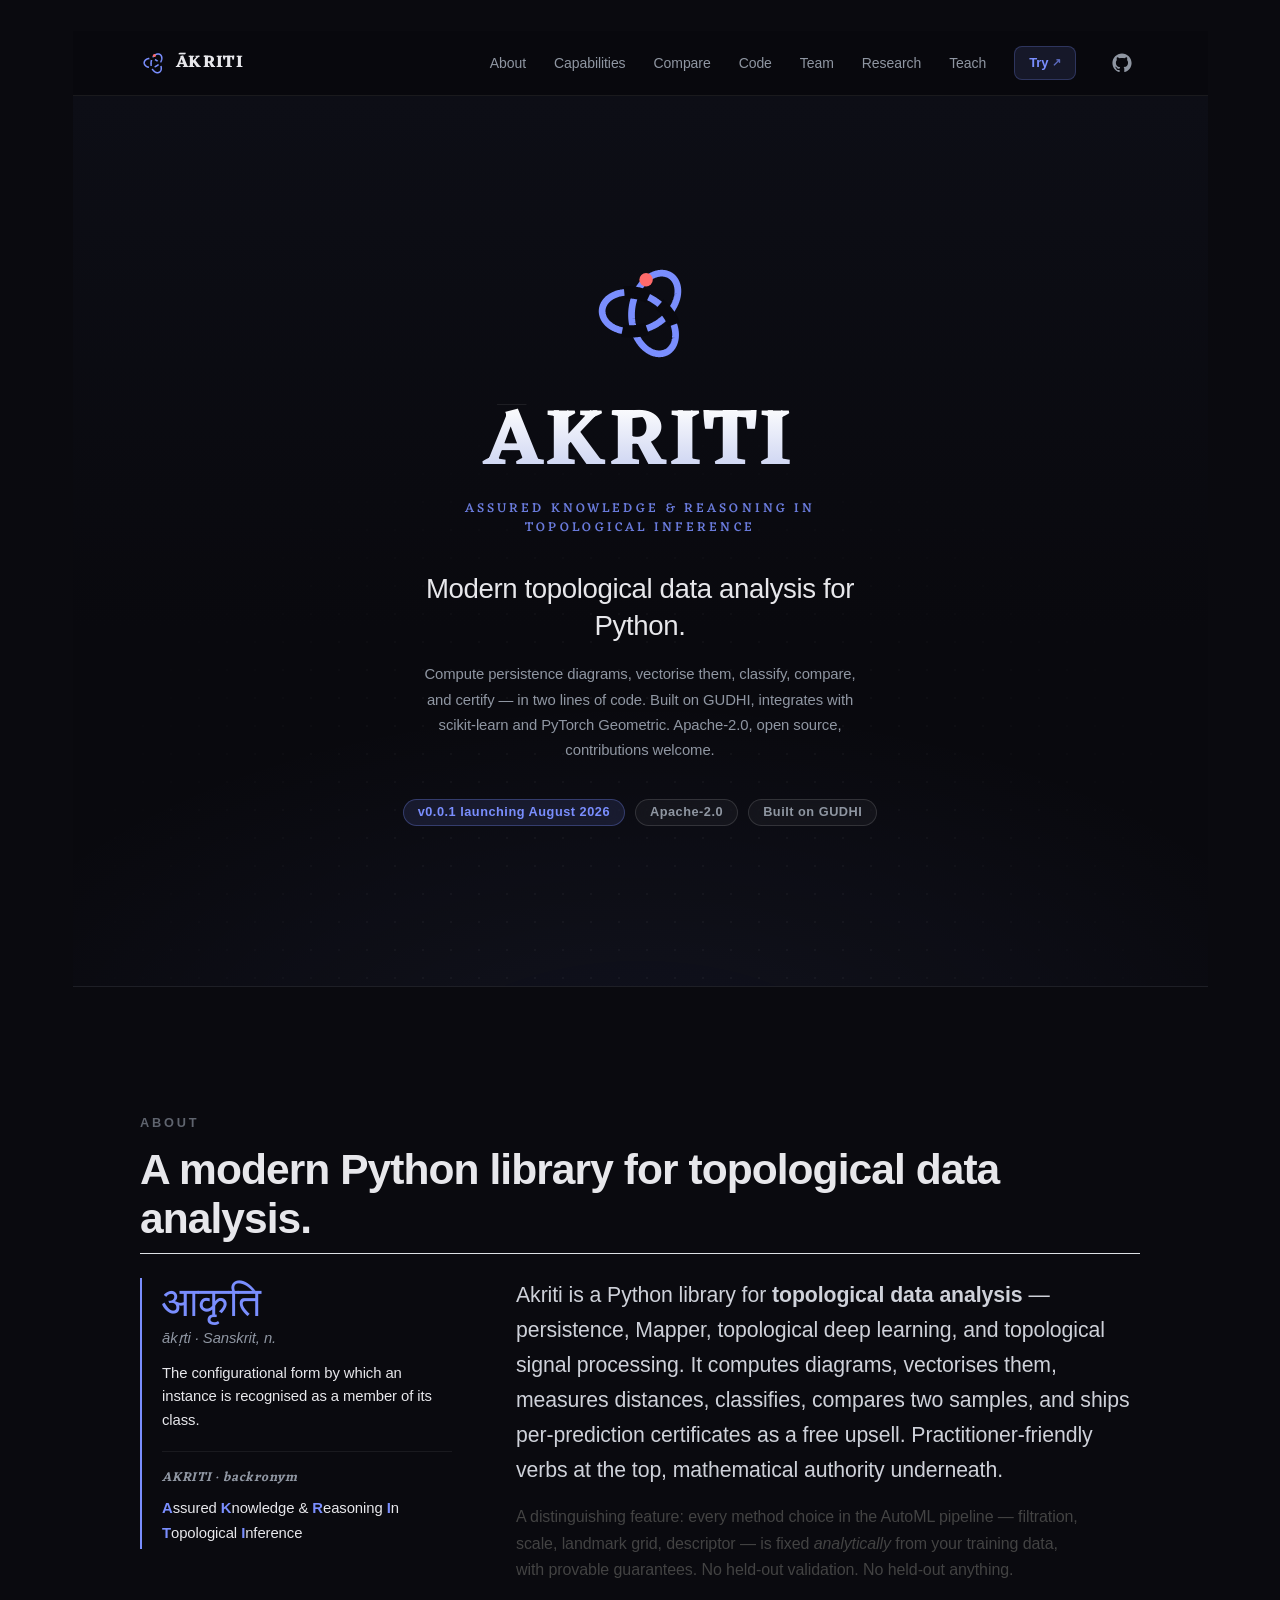
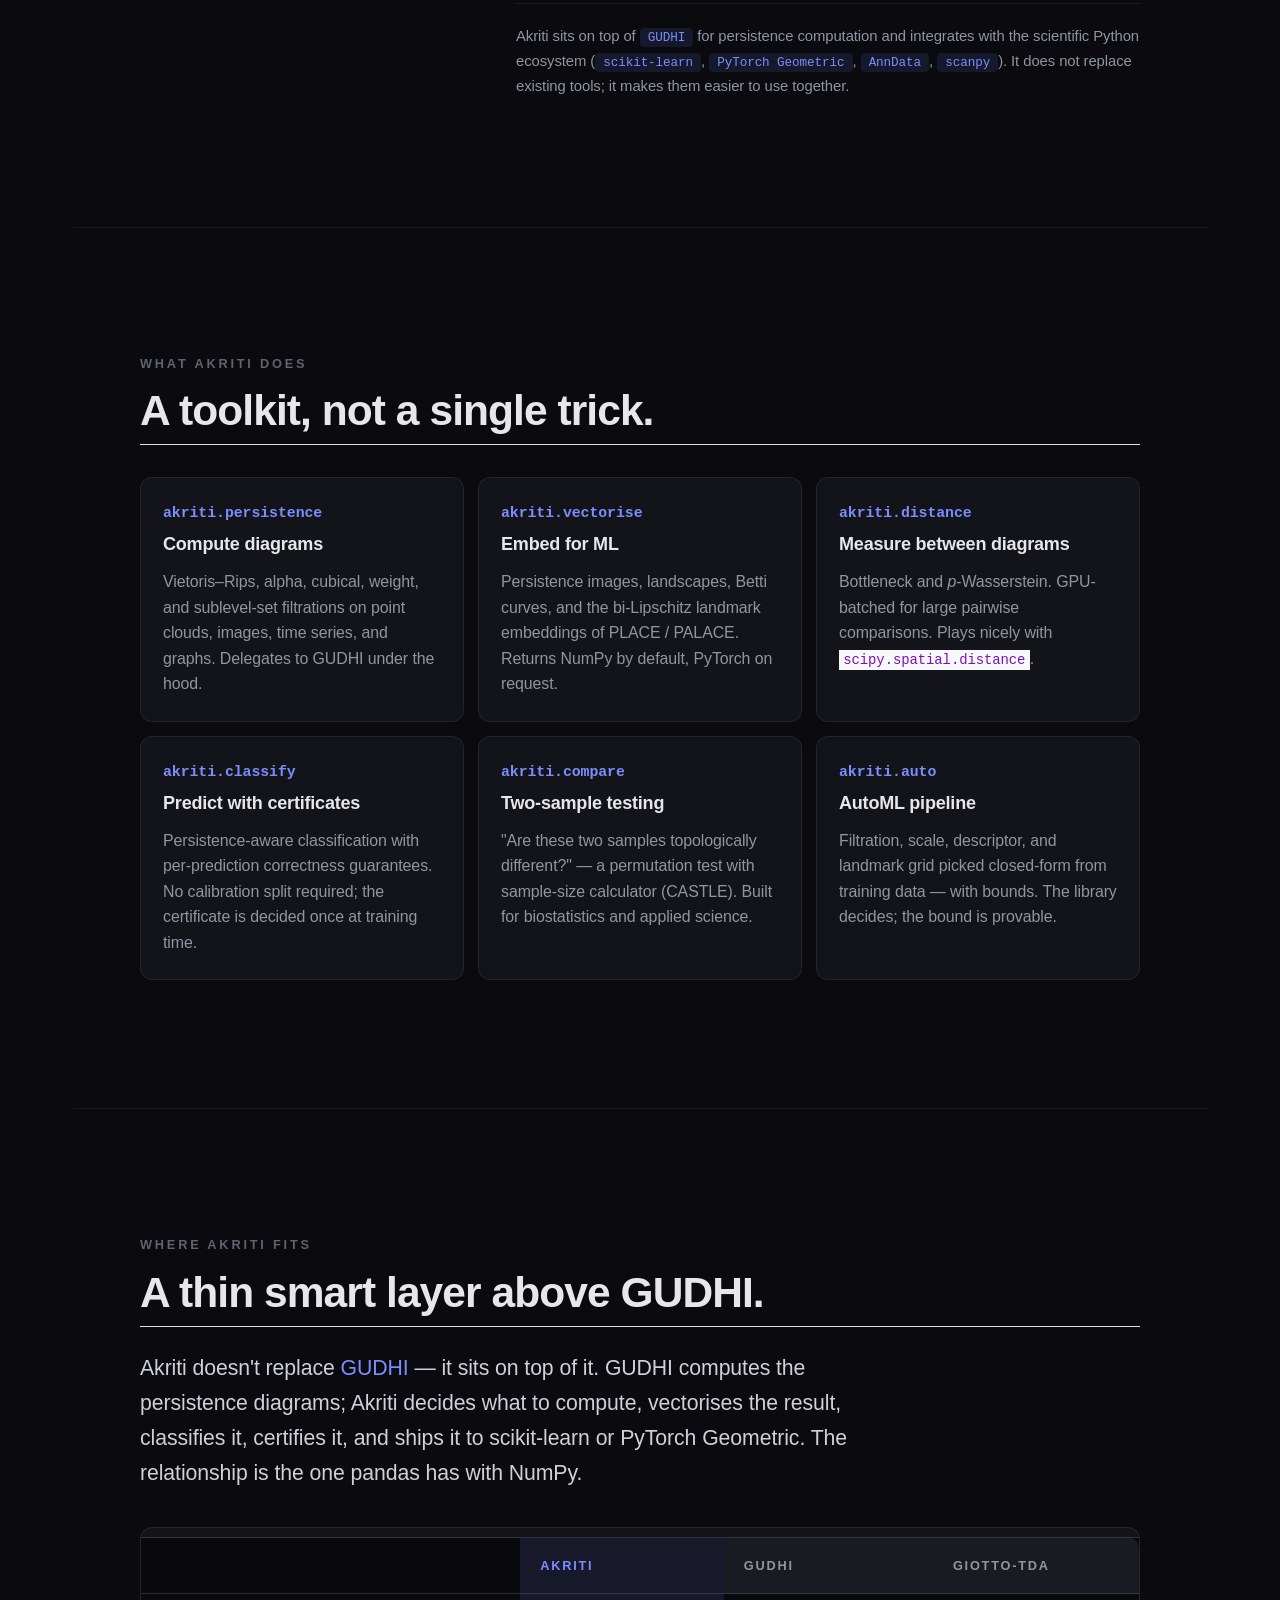
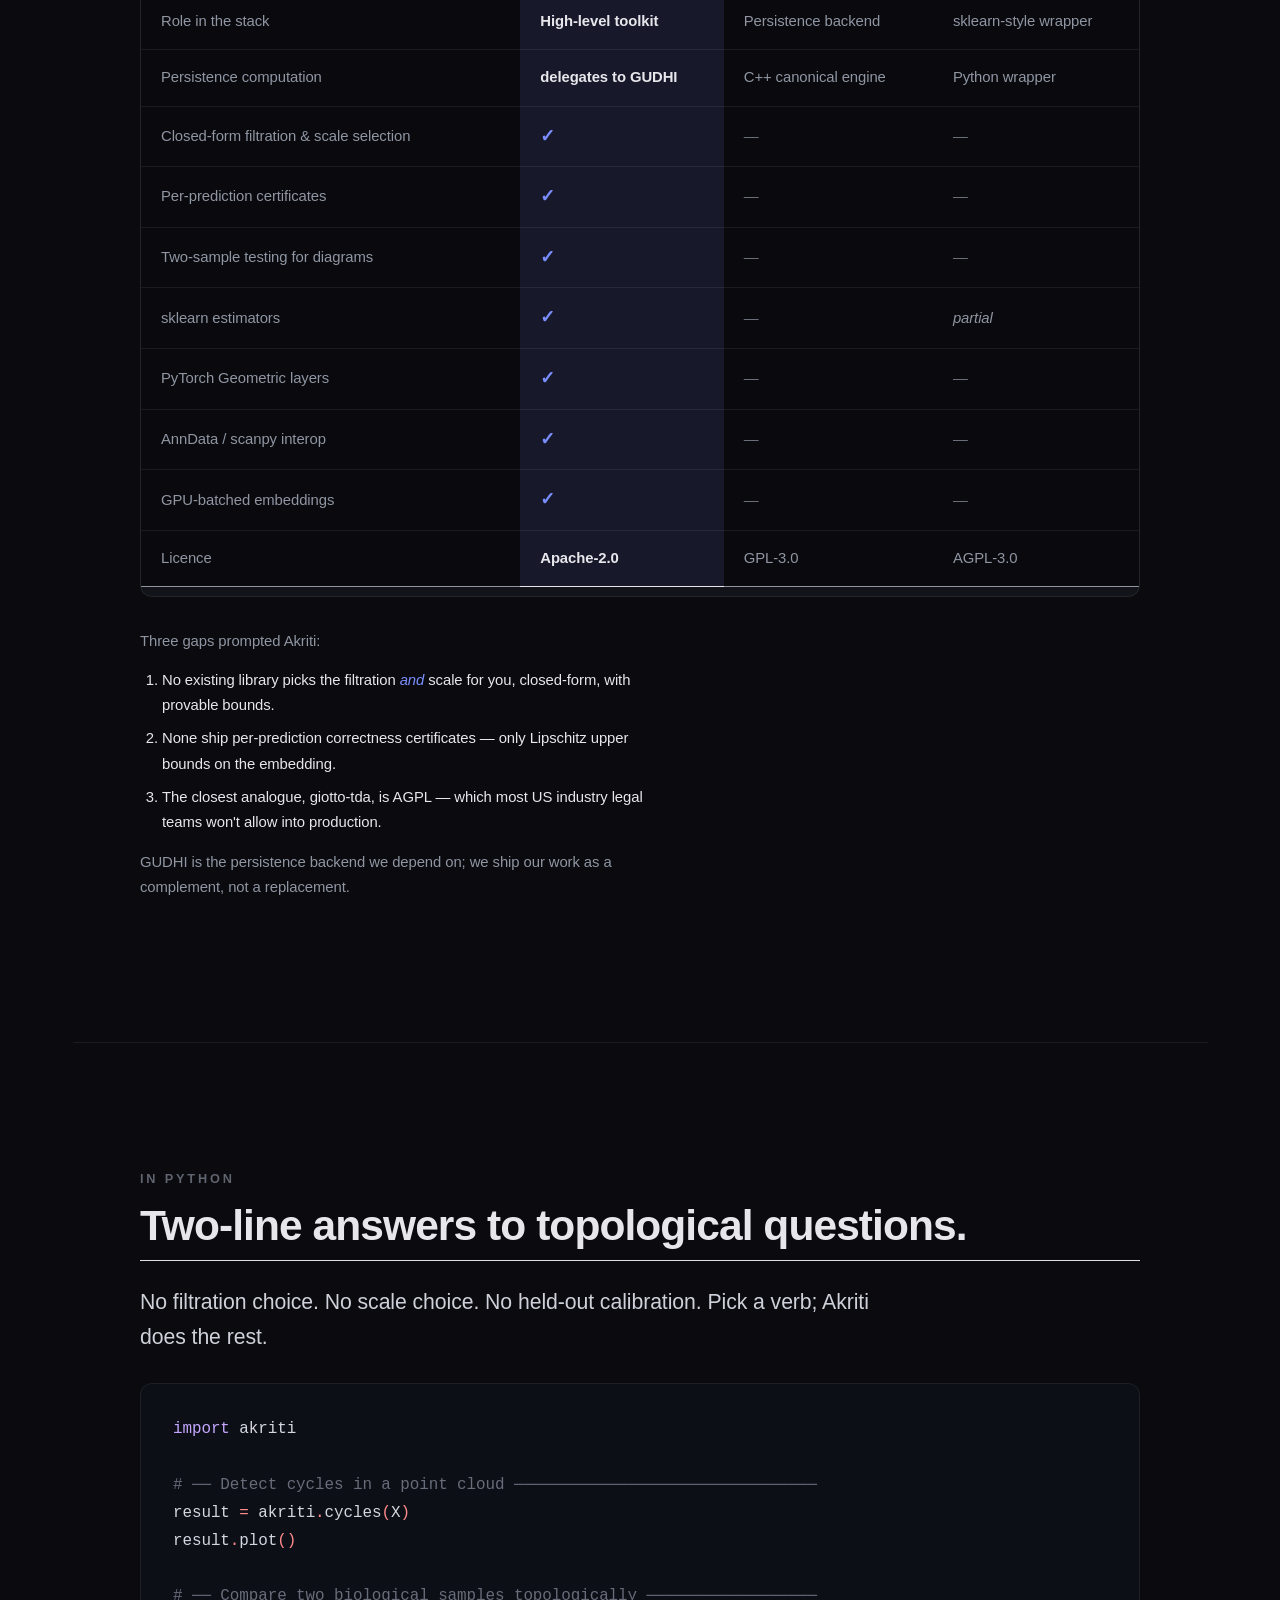
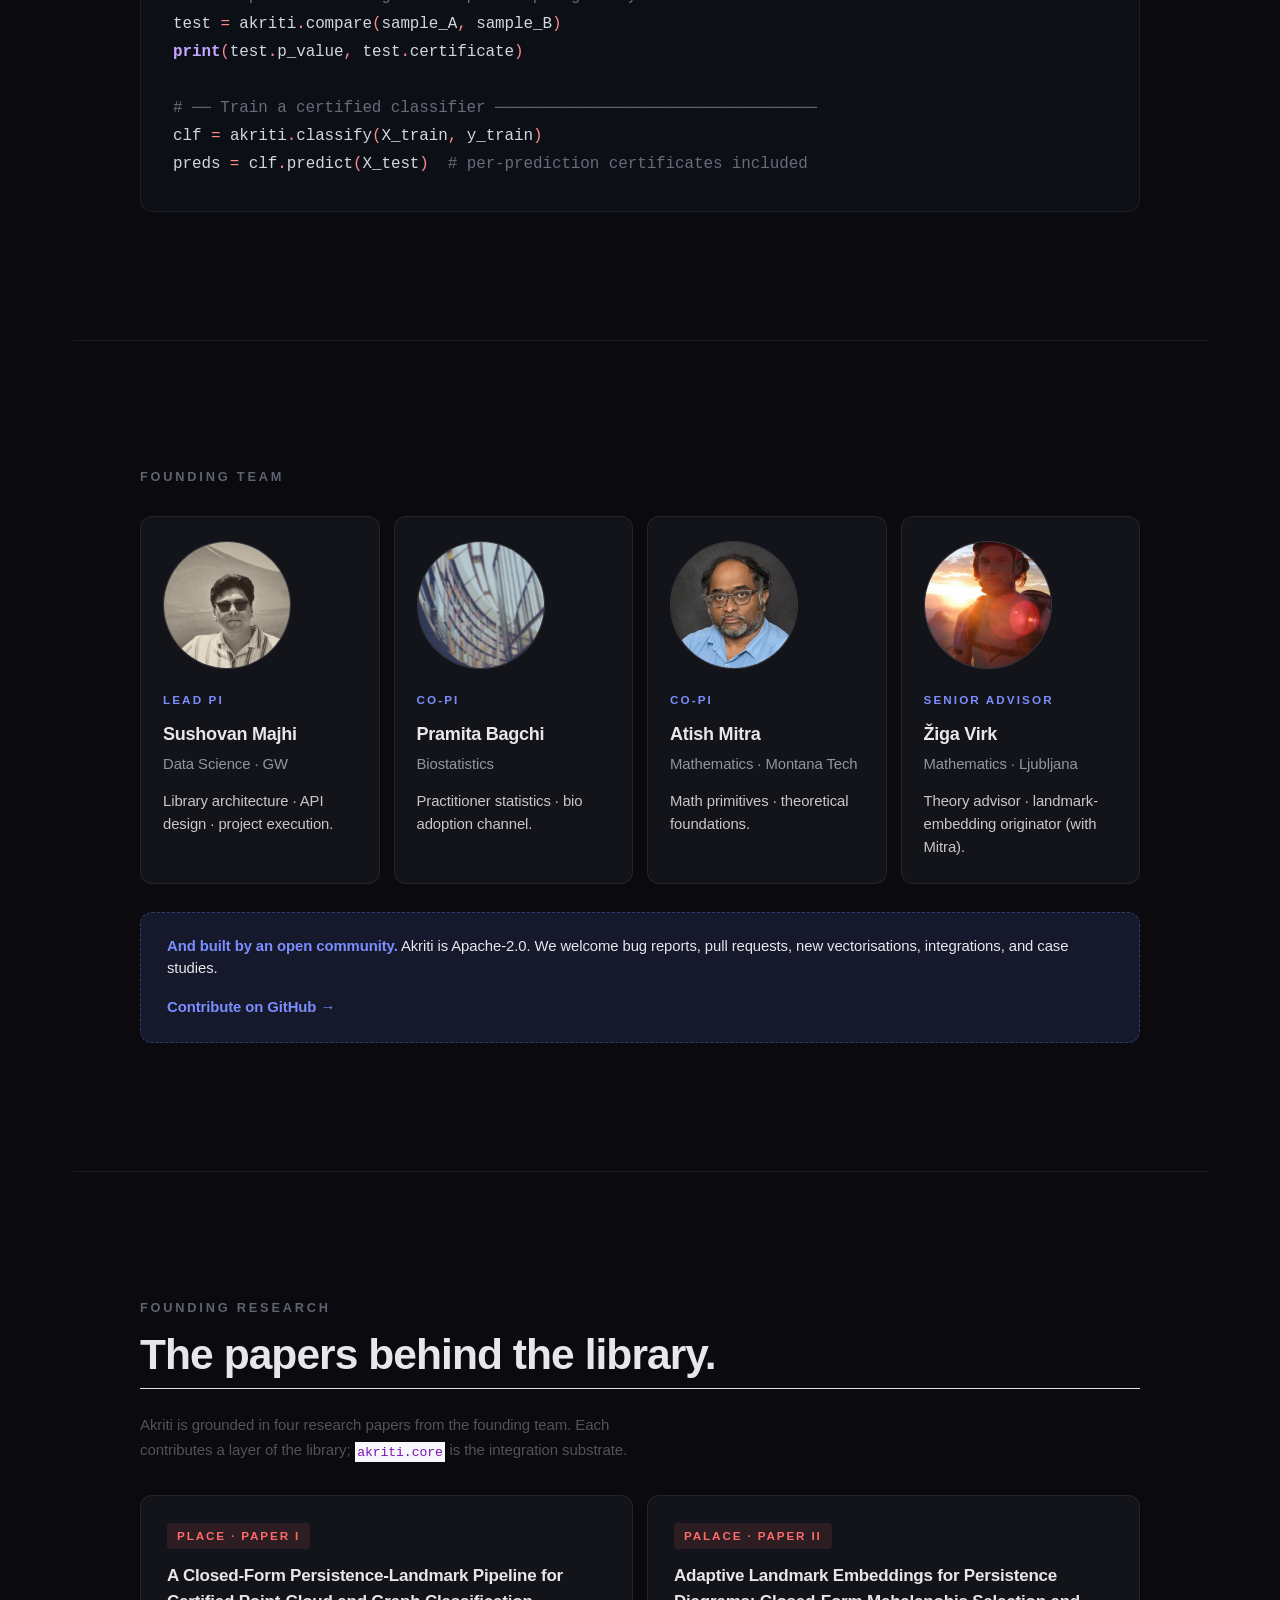
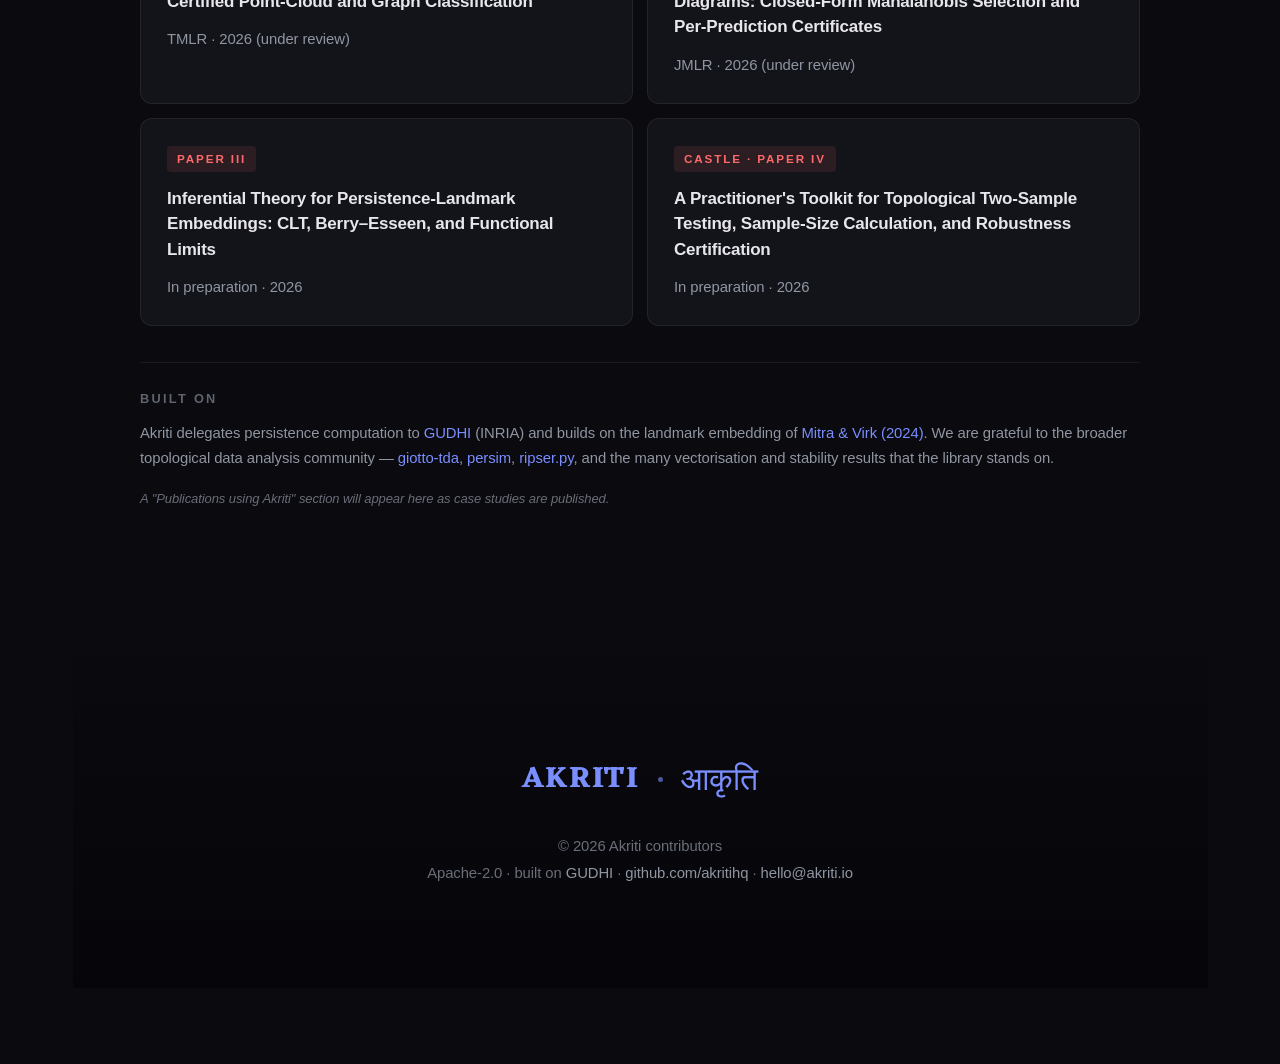
==== commit 90185415: "render docs for teach page - new docs/teach/index.html — classroom landing with the embedded pilot l" ====
--- a/docs/index.html
+++ b/docs/index.html
@@ -36,7 +36,7 @@
 <script src="site_libs/quarto-html/popper.min.js"></script>
 <script src="site_libs/bootstrap/bootstrap.min.js"></script>
 <link href="site_libs/bootstrap/bootstrap-icons.css" rel="stylesheet">
-<link href="site_libs/bootstrap/bootstrap-ac1b0968592f71d4823e7fd9e4686c5d.min.css" rel="stylesheet" append-hash="true" id="quarto-bootstrap" data-mode="dark">
+<link href="site_libs/bootstrap/bootstrap-b6317a8418182cb2d80973c47a145888.min.css" rel="stylesheet" append-hash="true" id="quarto-bootstrap" data-mode="dark">
 <script id="quarto-search-options" type="application/json">{
   "location": "sidebar",
   "copy-button": false,
@@ -115,6 +115,7 @@
       <li><a href="#code">Code</a></li>
       <li><a href="#team">Team</a></li>
       <li><a href="#research">Research</a></li>
+      <li><a href="./teach/">Teach</a></li>
     </ul>
     <a href="https://huggingface.co/spaces/akritihq/try" class="nav-try" target="_blank" rel="noopener">
       Try&nbsp;<span aria-hidden="true">↗</span>
